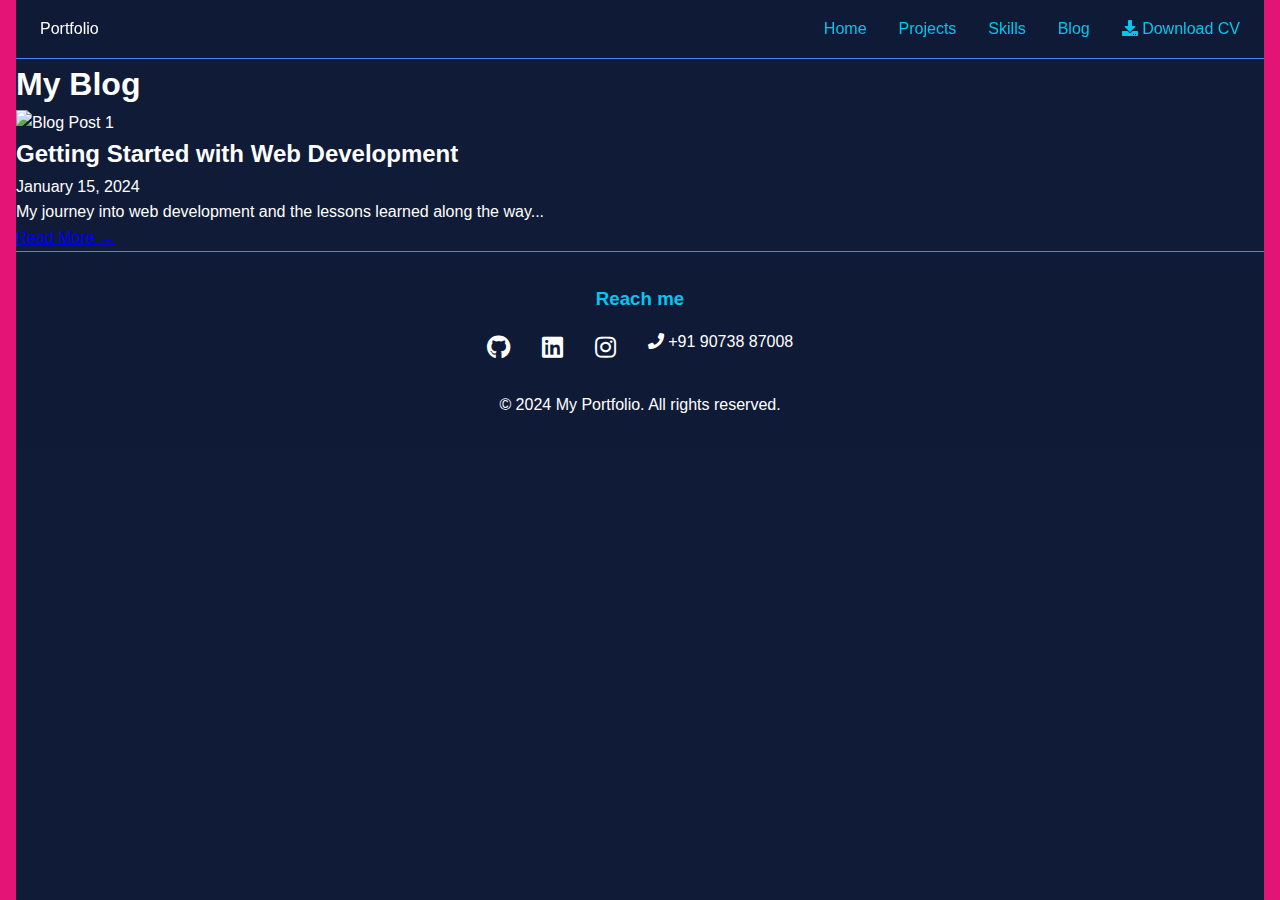
==== blog.html @ 85d13f45 "first commit" ====
<!DOCTYPE html>
<html lang="en">
  <head>
    <meta charset="UTF-8" />
    <meta name="viewport" content="width=device-width, initial-scale=1.0" />
    <title>My Blog - Ariz Arshal</title>
    <link rel="stylesheet" href="styles.css" />
    <link
      rel="stylesheet"
      href="https://cdnjs.cloudflare.com/ajax/libs/font-awesome/5.15.4/css/all.min.css" />
  </head>
  <body>
    <!-- Header Section -->
    <header>
      <nav>
        <div class="logo">Portfolio</div>
        <ul>
          <li><a href="index.html">Home</a></li>
          <li><a href="index.html#projects">Projects</a></li>
          <li><a href="index.html#skills">Skills</a></li>
          <li><a href="blog.html" class="blog-btn active">Blog</a></li>
          <li><a href="static/ArizArshal_CV.pdf" download class="cv-btn">
            <i class="fas fa-download"></i> Download CV
          </a></li>
        </ul>
      </nav>
    </header>

    <!-- Blog Content -->
    <main class="blog-container">
      <h1>My Blog</h1>
      <div class="blog-grid">
        <article class="blog-card">
          <img src="static/blog-1.jpg" alt="Blog Post 1">
          <div class="blog-content">
            <h2>Getting Started with Web Development</h2>
            <p class="blog-date">January 15, 2024</p>
            <p>My journey into web development and the lessons learned along the way...</p>
            <a href="#" class="read-more">Read More →</a>
          </div>
        </article>
        <!-- Add more blog posts as needed -->
      </div>
    </main>

    <footer>
      <h3>Reach me</h3>
      <div class="footer-socials">
        <a href="https://github.com/arizarshal" target="_blank">
          <i class="fab fa-github"></i>
        </a>
        <a href="https://www.linkedin.com/in/ariz-arshal" target="_blank">
          <i class="fab fa-linkedin"></i>
        </a>
        <a href="https://instagram.com/ariz_marshall" target="_blank">
          <i class="fab fa-instagram"></i>
        </a>
        <div class="phone-container">
          <i class="fas fa-phone"></i>
          <span class="phone-number">+91 90738 87008</span>
        </div>
      </div>
      <p>&copy; 2024 My Portfolio. All rights reserved.</p>
    </footer>
  </body>
</html>
---- styles.css ----
/* Add this at the very top of your CSS file, after the * selector */
html {
  scroll-behavior: smooth;
}

* {
  margin: 0;
  padding: 0;
  box-sizing: border-box;
}


body {
  font-family: Arial, sans-serif;
  line-height: 1.6;
  background-color: rgb(16, 27, 55);
  color: white;
  border-left: 1rem solid rgb(228, 19, 118);
  border-right: 1rem solid rgb(228, 19, 118);
  min-height: 100vh;
}

/* Header Styles */
header {
  background: rgba(16, 27, 55, 0.9);
  backdrop-filter: blur(8px);
  color: white;
  padding: 1rem;
  position: sticky;
  top: 0;
  width: 100%;
  z-index: 1000;
  border-bottom: 1px solid rgb(66, 135, 245);
}

nav {
  display: flex;
  justify-content: space-between;
  align-items: center;
  max-width: 1200px;
  margin: 0 auto;
}

nav ul {
  display: flex;
  list-style: none;
  gap: 2rem;
}

nav ul li a {
  color: rgb(1, 199, 239);
  text-decoration: none;
  padding: 0.5rem 0;
  position: relative;
  transition: all 0.3s ease;
}

nav ul li a::after {
  content: '';
  position: absolute;
  bottom: 0;
  left: 0;
  width: 100%;
  height: 2px;
  background-color: rgb(228, 19, 118);
  transform: scaleX(0);
  transition: transform 0.3s ease;
  box-shadow: 0 0 5px rgb(228, 19, 118);
}

nav ul li a:hover {
  color: white;
  transform: translateY(3px);
}

nav ul li a:hover::after {
  transform: scaleX(1);
}

nav ul li a:hover {
  color: white;
}

/* Hero Section */
.hero {
  background: rgb(16, 27, 55);
  height: 100vh;
  display: flex;
  flex-direction: column;
  justify-content: center;
  padding: 0 4rem;
}

.hero-content {
  display: flex;
  flex-direction: column;
  gap: 1rem;
}

.hero h1 {
  color: white;
  font-size: 4rem;
  text-transform: uppercase;
  letter-spacing: 2px;
  margin: 0;
  padding: 0;
  position: relative;
  text-shadow: 0 0 10px rgba(255, 255, 255, 0.3);
  border: none;
  height: auto;
}

.hero h1::after {
  content: 'Self-taught Front End Developer';
  position: absolute;
  left: 2px;
  top: 2px;
  color: rgb(228, 19, 118);
  z-index: -1;
}

.hero p {
  color: rgb(1, 199, 239);
  font-size: 1.5rem;
  max-width: 800px;
  text-transform: none;
  letter-spacing: 1px;
}

.scroll-btn {
  position: absolute;
  right: 40px;
  bottom: 40px;
  display: flex;
  flex-direction: column;
  align-items: center;
  text-decoration: none;
  color: rgb(1, 199, 239);
  transition: all 0.3s ease;
}

.scroll-btn:hover {
  color: white;
}

/* Footer */
footer {
  background: rgba(16, 27, 55, 0.9);
  border-top: 1px solid rgb(66, 135, 245);
  padding: 2rem;
  text-align: center;
}

footer h3 {
  color: rgb(1, 199, 239);
  margin-bottom: 1rem;
}

.footer-socials {
  display: flex;
  justify-content: center;
  gap: 2rem;
  margin-bottom: 1.5rem;
}

.footer-socials a {
  color: white;
  font-size: 1.5rem;
  transition: all 0.3s ease;
}

.footer-socials a:hover {
  color: rgb(228, 19, 118);
  transform: translateY(-3px);
}


/* Projects Section */
.projects {
  padding: 4rem 2rem;
}

.project-subtitle {
  color: rgb(1, 199, 239);
  margin: 1rem 0 2rem;
  max-width: 800px;
}

.project-container {
  overflow-x: auto;
  padding: 1rem 0;
  margin: 0 -2rem;
  padding: 0 2rem;
}

.project-grid {
  display: flex;
  gap: 3rem;
  padding: 0.5rem;
  min-width: min-content;
}

.project-card {
  background: rgba(255, 255, 255, 0.05);
  border: 1px solid rgb(66, 135, 245);
  border-radius: 8px;
  overflow: hidden;
  transition: all 0.3s ease;
  width: 400px;
  flex-shrink: 0;
}

.project-card img {
  width: 100%;
  height: 220px;
  object-fit: cover;
}

.project-card-content {
  padding: 1.5rem;
  height: calc(100% - 220px);
  display: flex;
  flex-direction: column;
}

.project-card h3 {
  margin-bottom: 0.5rem;
}

.project-card p {
  margin-bottom: 1rem;
}

.tech-stack {
  margin: auto 0 1rem;
  display: flex;
  flex-wrap: wrap;
  gap: 0.5rem;
}

.tech-stack span {
  background: rgba(66, 135, 245, 0.1);
  color: rgb(1, 199, 239);
  padding: 0.5rem 1rem;
  border-radius: 15px;
  font-size: 0.9rem;
  border: 1px solid rgb(66, 135, 245);
  transition: all 0.3s ease;
}

.tech-stack span:hover {
  background: rgba(228, 19, 118, 0.1);
  border-color: rgb(228, 19, 118);
  transform: translateY(-2px);
  box-shadow: 0 0 10px rgba(228, 19, 118, 0.2);
}

/* Project card buttons */
.project-links {
  margin-top: auto;
  display: flex;
  gap: 1rem;
}

.project-links a {
  padding: 0.8rem 1.2rem;
  background: rgba(228, 19, 118, 0.1);
  border: 2px solid rgb(228, 19, 118);
  border-radius: 5px;
  color: white;
  text-decoration: none;
  transition: all 0.3s ease;
  text-align: center;
  flex: 1;
}

.project-links a:hover {
  background: rgb(228, 19, 118);
  transform: translateY(-2px);
  box-shadow: 0 0 15px rgba(228, 19, 118, 0.3);
}

/* Skills buttons */
.skill-btn {
  padding: 1rem 1.5rem;
  background: transparent;
  border: 2px solid rgb(1, 199, 239);
  color: rgb(1, 199, 239);
  border-radius: 8px;
  font-size: 1rem;
  cursor: pointer;
  transition: all 0.3s ease;
  text-transform: uppercase;
  letter-spacing: 1px;
  box-shadow: 0 0 10px rgba(1, 199, 239, 0.1);
}

.skill-btn:hover {
  background: rgba(1, 199, 239, 0.1);
  transform: translateY(-3px);
  box-shadow: 0 0 20px rgba(1, 199, 239, 0.3);
  color: white;
}

.skills-grid {
  display: flex;
  flex-wrap: wrap;
  gap: 1.5rem;
  justify-content: center;
  padding: 2rem 0;
}

.skills {
  padding: 4rem 2rem;
}

.skills h2 {
  margin-left: 2rem;
  /* Matches the Projects section title margin */
  color: rgb(255, 255, 255);
}

.skills h2 i {
  margin-left: 0.5rem;
  color: rgb(255, 255, 255);
}
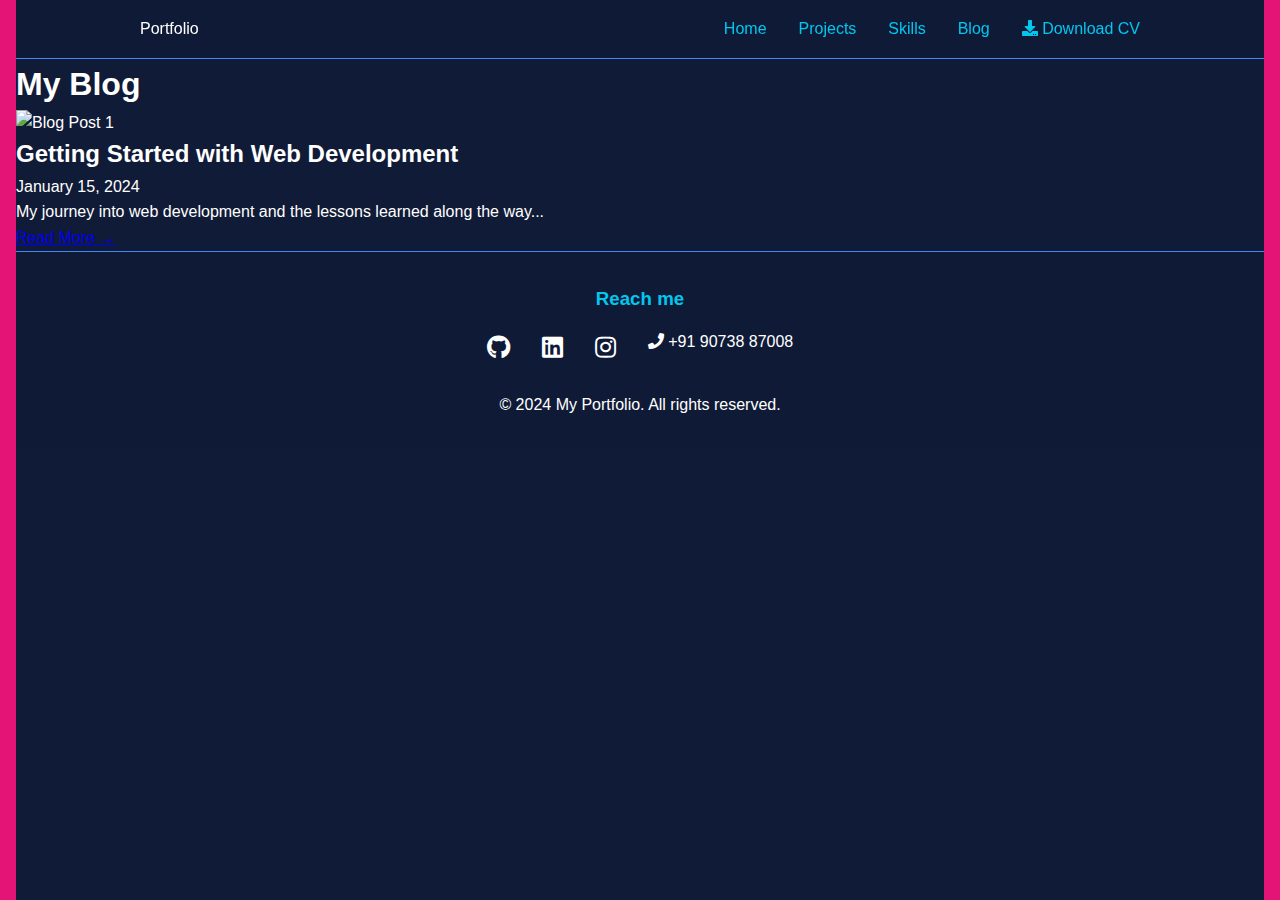
==== commit 0a2792f8: "resolved mobile view and offset of hero section" ====
--- a/blog.html
+++ b/blog.html
@@ -14,7 +14,11 @@
     <header>
       <nav>
         <div class="logo">Portfolio</div>
-        <ul>
+        <div class="menu-toggle">
+          <i class="fas fa-bars"></i>
+          <i class="fas fa-times"></i>
+        </div>
+        <ul class="nav-links">
           <li><a href="index.html">Home</a></li>
           <li><a href="index.html#projects">Projects</a></li>
           <li><a href="index.html#skills">Skills</a></li>
@@ -62,5 +66,22 @@
       </div>
       <p>&copy; 2024 My Portfolio. All rights reserved.</p>
     </footer>
+    <script>
+        const menuToggle = document.querySelector('.menu-toggle');
+        const navLinks = document.querySelector('.nav-links');
+    
+        menuToggle.addEventListener('click', () => {
+          menuToggle.classList.toggle('active');
+          navLinks.classList.toggle('active');
+        });
+    
+        // Close menu when clicking a link
+        document.querySelectorAll('.nav-links a').forEach(link => {
+          link.addEventListener('click', () => {
+            menuToggle.classList.remove('active');
+            navLinks.classList.remove('active');
+          });
+        });
+      </script>
   </body>
 </html>--- a/styles.css
+++ b/styles.css
@@ -37,13 +37,14 @@
   display: flex;
   justify-content: space-between;
   align-items: center;
-  max-width: 1200px;
+  max-width: 1000px;
   margin: 0 auto;
 }
 
 nav ul {
   display: flex;
   list-style: none;
+  /* gap: min(2rem, 10%); */
   gap: 2rem;
 }
 
@@ -60,6 +61,7 @@
   position: absolute;
   bottom: 0;
   left: 0;
+  /* This should always be 100% */
   width: 100%;
   height: 2px;
   background-color: rgb(228, 19, 118);
@@ -97,26 +99,85 @@
   gap: 1rem;
 }
 
+.typewriter {
+  overflow: hidden;
+  border-right: 3px solid rgb(228, 19, 118);
+  white-space: nowrap;
+  margin: 0;
+  animation:
+    typing 3.5s steps(40, end),
+    blink-caret 0.75s step-end infinite;
+}
+
+@keyframes typing {
+  from {
+    width: 0
+  }
+
+  to {
+    width: 100%
+  }
+}
+
+@keyframes blink-caret {
+
+  from,
+  to {
+    border-color: transparent
+  }
+
+  50% {
+    border-color: rgb(228, 19, 118)
+  }
+}
+
+/* Update existing hero h1 styles */
 .hero h1 {
   color: white;
-  font-size: 4rem;
+  font-size: 3rem;
   text-transform: uppercase;
   letter-spacing: 2px;
   margin: 0;
   padding: 0;
   position: relative;
-  text-shadow: 0 0 10px rgba(255, 255, 255, 0.3);
+  text-shadow: none;
   border: none;
   height: auto;
+  z-index: 1;
+  width: 100%;
+  /* Added for typewriter effect */
+}
+
+/* Adjust for mobile */
+@media screen and (max-width: 768px) {
+  .typewriter {
+    white-space: normal;
+    border-right: none;
+    animation: typing 3.5s steps(40, end);
+  }
 }
 
 .hero h1::after {
-  content: 'Self-taught Front End Developer';
+  content: 'Web developer and tech entusiast';
   position: absolute;
   left: 2px;
   top: 2px;
   color: rgb(228, 19, 118);
-  z-index: -1;
+  z-index: 0;
+  /* Changed from -1 to 0 */
+  width: 100%;
+  text-shadow: none;
+  opacity: 0.7;
+  font-size: inherit;
+  text-transform: uppercase;
+  letter-spacing: inherit;
+}
+
+@media screen and (max-width: 768px) {
+  .hero h1::after {
+    left: 2px;
+    top: 2px;
+  }
 }
 
 .hero p {
@@ -323,4 +384,144 @@
 .skills h2 i {
   margin-left: 0.5rem;
   color: rgb(255, 255, 255);
+}
+
+
+/* Responsive Design */
+@media screen and (max-width: 768px) {
+
+  /* Header/Navigation */
+  nav {
+    flex-direction: column;
+    gap: 1rem;
+    padding: 1rem;
+  }
+
+  nav ul {
+    flex-direction: column;
+    align-items: center;
+    gap: 1rem;
+  }
+
+  /* Hero Section */
+  .hero {
+    padding: 2rem;
+    text-align: center;
+    height: auto;
+    min-height: 100vh;
+  }
+
+  .hero h1 {
+    font-size: 2.5rem;
+  }
+
+  .hero p {
+    font-size: 1.2rem;
+  }
+
+  /* Projects Section */
+  .project-container {
+    margin: 0;
+    padding: 0 1rem;
+  }
+
+  .project-card {
+    width: 300px;
+  }
+
+  .project-card img {
+    height: 180px;
+  }
+
+  .tech-stack {
+    justify-content: center;
+  }
+
+  .project-links {
+    flex-direction: column;
+  }
+
+  /* Skills Section */
+  .skills {
+    padding: 2rem 1rem;
+  }
+
+  .skills-grid {
+    gap: 1rem;
+  }
+
+  .skill-btn {
+    padding: 0.8rem 1.2rem;
+    width: 45%;
+  }
+
+  /* Footer */
+  .footer-socials {
+    flex-wrap: wrap;
+    gap: 1.5rem;
+  }
+
+  /* Body borders */
+  body {
+    border-left: 0.5rem solid rgb(228, 19, 118);
+    border-right: 0.5rem solid rgb(228, 19, 118);
+  }
+}
+
+/* Extra small devices */
+@media screen and (max-width: 480px) {
+  .hero h1 {
+    font-size: 2rem;
+  }
+
+  .project-card {
+    width: 280px;
+  }
+
+  .skill-btn {
+    width: 100%;
+  }
+}
+
+
+/* Add these new styles */
+.menu-toggle {
+  display: none;
+  cursor: pointer;
+  font-size: 1.5rem;
+  color: rgb(1, 199, 239);
+}
+
+.menu-toggle .fa-times {
+  display: none;
+}
+
+/* Update media query */
+@media screen and (max-width: 768px) {
+  .menu-toggle {
+    display: block;
+    position: absolute;
+    right: 2rem;
+    top: 1rem;
+  }
+
+  .nav-links {
+    display: none;
+    width: 100%;
+    text-align: center;
+    padding: 1rem 0;
+  }
+
+  .nav-links.active {
+    display: flex;
+  }
+
+  .menu-toggle.active .fa-bars {
+    display: none;
+  }
+
+  .menu-toggle.active .fa-times {
+    display: block;
+    color: rgb(228, 19, 118);
+  }
 }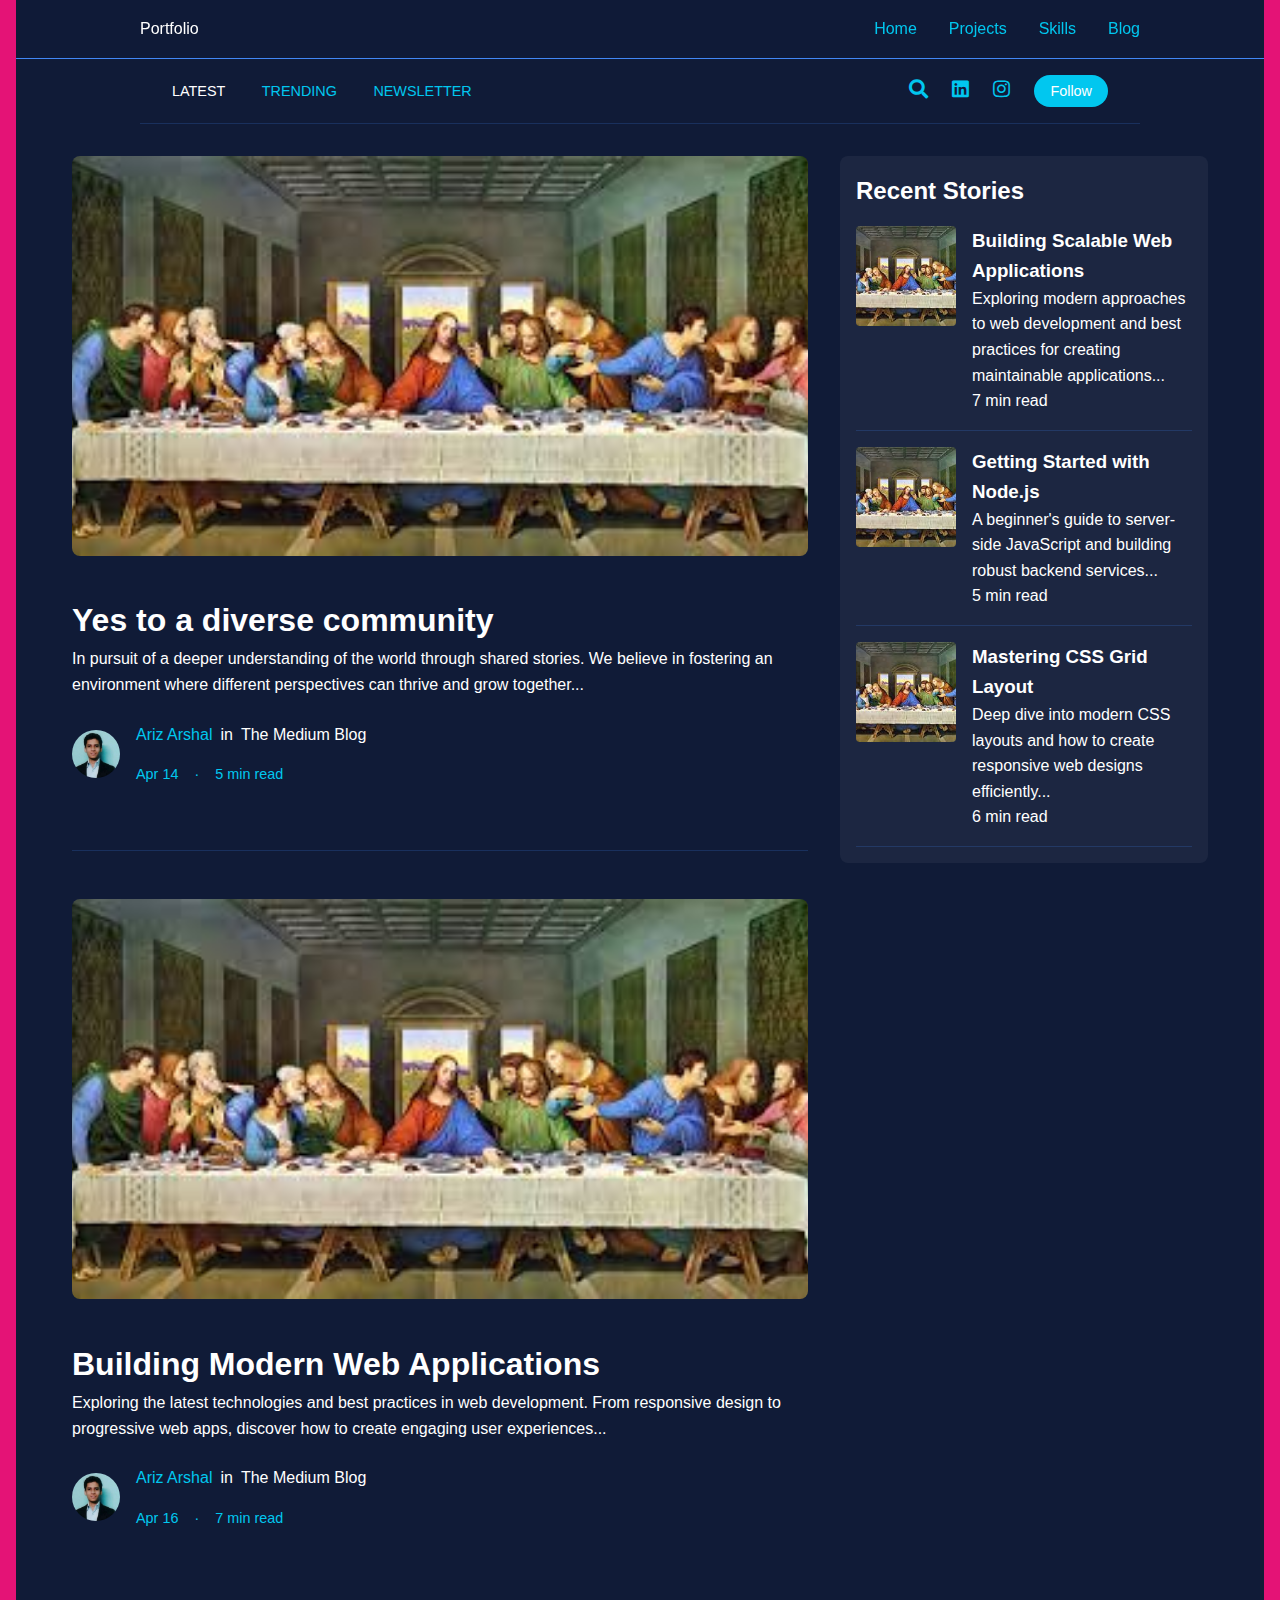
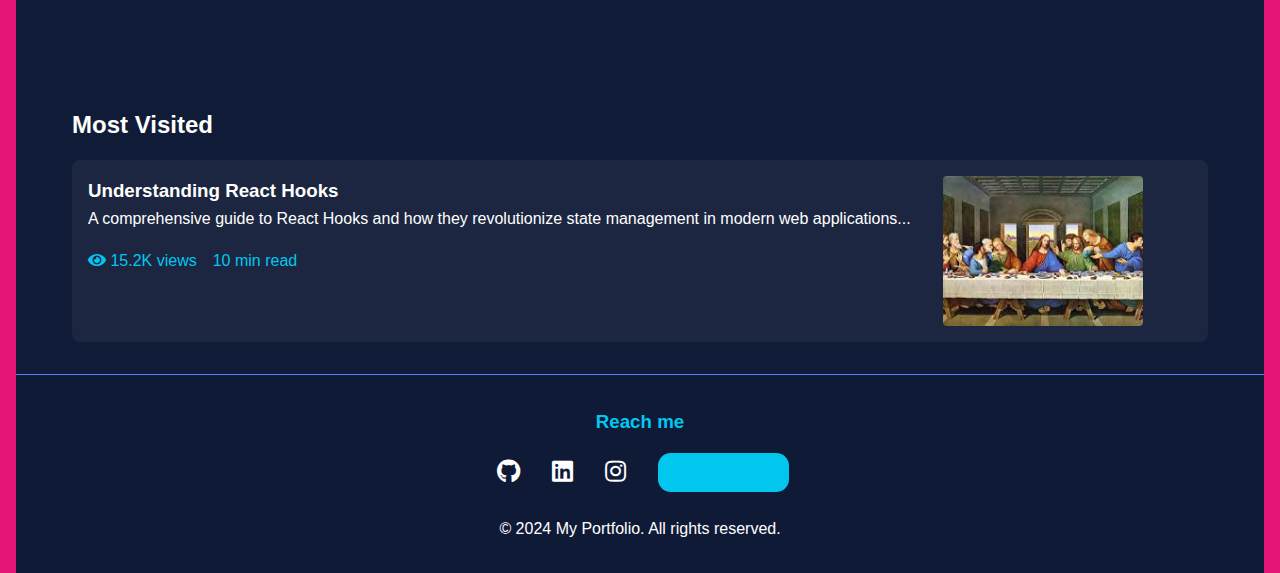
==== commit c2cecf11: "updated blog page" ====
--- a/blog.html
+++ b/blog.html
@@ -5,6 +5,7 @@
     <meta name="viewport" content="width=device-width, initial-scale=1.0" />
     <title>My Blog - Ariz Arshal</title>
     <link rel="stylesheet" href="styles.css" />
+    <link rel="stylesheet" href="blog.css" />
     <link
       rel="stylesheet"
       href="https://cdnjs.cloudflare.com/ajax/libs/font-awesome/5.15.4/css/all.min.css" />
@@ -23,28 +24,180 @@
           <li><a href="index.html#projects">Projects</a></li>
           <li><a href="index.html#skills">Skills</a></li>
           <li><a href="blog.html" class="blog-btn active">Blog</a></li>
-          <li><a href="static/ArizArshal_CV.pdf" download class="cv-btn">
-            <i class="fas fa-download"></i> Download CV
-          </a></li>
+          <!-- <li>
+            <a href="static/ArizArshal_CV.pdf" download class="cv-btn">
+              <i class="fas fa-download"></i> Download CV
+            </a>
+          </li> -->
         </ul>
       </nav>
     </header>
 
+    <!-- Blog Navigation -->
+    <nav class="blog-nav">
+      <div class="blog-nav-links">
+        <a href="#" class="active">LATEST</a>
+        <a href="#">TRENDING</a>
+        <a href="#">NEWSLETTER</a>
+      </div>
+      <div class="blog-social">
+        <a href="#"><i class="fas fa-search"></i></a>
+        <a href="#"><i class="fab fa-linkedin"></i></a>
+        <a href="#"><i class="fab fa-instagram"></i></a>
+        <button
+          class="follow-btn"
+          onclick="location.href='https://instagram.com/ariz_marshall'">
+          Follow
+        </button>
+      </div>
+    </nav>
+
     <!-- Blog Content -->
     <main class="blog-container">
-      <h1>My Blog</h1>
-      <div class="blog-grid">
-        <article class="blog-card">
-          <img src="static/blog-1.jpg" alt="Blog Post 1">
-          <div class="blog-content">
-            <h2>Getting Started with Web Development</h2>
-            <p class="blog-date">January 15, 2024</p>
-            <p>My journey into web development and the lessons learned along the way...</p>
-            <a href="#" class="read-more">Read More →</a>
-          </div>
-        </article>
-        <!-- Add more blog posts as needed -->
-      </div>
+      <!-- Latest Blog Preview Section -->
+      <section class="featured-blog">
+        <!-- First Blog Preview -->
+        <div class="blog-hero">
+          <img
+            src="static/the-last--supper.jpeg"
+            alt="Featured Blog"
+            class="featured-image" />
+          <div class="blog-preview">
+            <h1>Yes to a diverse community</h1>
+            <p>
+              In pursuit of a deeper understanding of the world through shared
+              stories. We believe in fostering an environment where different
+              perspectives can thrive and grow together...
+            </p>
+            <div class="author-details">
+              <img
+                src="static/ariz-profile-pic.jpg"
+                alt="Ariz Arshal"
+                class="author-avatar" />
+              <div class="post-info">
+                <div class="author-line">
+                  <span class="author-name">Ariz Arshal</span>
+                  <span class="publish-in">in</span>
+                  <span class="publication">The Medium Blog</span>
+                </div>
+                <div class="post-meta">
+                  <span>Apr 14</span>
+                  <span>·</span>
+                  <span>5 min read</span>
+                </div>
+              </div>
+            </div>
+          </div>
+        </div>
+
+        <!-- Second Blog Preview -->
+        <div class="blog-hero">
+          <img
+            src="static/the-last--supper.jpeg"
+            alt="Featured Blog"
+            class="featured-image" />
+          <div class="blog-preview">
+            <h1>Building Modern Web Applications</h1>
+            <p>
+              Exploring the latest technologies and best practices in web
+              development. From responsive design to progressive web apps,
+              discover how to create engaging user experiences...
+            </p>
+            <div class="author-details">
+              <img
+                src="static/ariz-profile-pic.jpg"
+                alt="Ariz Arshal"
+                class="author-avatar" />
+              <div class="post-info">
+                <div class="author-line">
+                  <span class="author-name">Ariz Arshal</span>
+                  <span class="publish-in">in</span>
+                  <span class="publication">The Medium Blog</span>
+                </div>
+                <div class="post-meta">
+                  <span>Apr 16</span>
+                  <span>·</span>
+                  <span>7 min read</span>
+                </div>
+              </div>
+            </div>
+          </div>
+        </div>
+      </section>
+
+      <!-- Sidebar Recent Posts -->
+      <aside class="recent-posts">
+        <h2>Recent Stories</h2>
+        <!-- First Recent Post -->
+        <div class="recent-post-card">
+          <img
+            src="static/the-last--supper.jpeg"
+            alt="Recent Post"
+            class="recent-post-image" />
+          <div class="recent-post-content">
+            <h3>Building Scalable Web Applications</h3>
+            <p>
+              Exploring modern approaches to web development and best practices
+              for creating maintainable applications...
+            </p>
+            <span class="read-time">7 min read</span>
+          </div>
+        </div>
+
+        <!-- Second Recent Post -->
+        <div class="recent-post-card">
+          <img
+            src="static/the-last--supper.jpeg"
+            alt="Recent Post"
+            class="recent-post-image" />
+          <div class="recent-post-content">
+            <h3>Getting Started with Node.js</h3>
+            <p>
+              A beginner's guide to server-side JavaScript and building robust
+              backend services...
+            </p>
+            <span class="read-time">5 min read</span>
+          </div>
+        </div>
+
+        <!-- Third Recent Post -->
+        <div class="recent-post-card">
+          <img
+            src="static/the-last--supper.jpeg"
+            alt="Recent Post"
+            class="recent-post-image" />
+          <div class="recent-post-content">
+            <h3>Mastering CSS Grid Layout</h3>
+            <p>
+              Deep dive into modern CSS layouts and how to create responsive web
+              designs efficiently...
+            </p>
+            <span class="read-time">6 min read</span>
+          </div>
+        </div>
+      </aside>
+
+      <!-- Most Visited Section -->
+      <section class="most-visited">
+        <h2>Most Visited</h2>
+        <div class="popular-post">
+          <div class="popular-content">
+            <h3>Understanding React Hooks</h3>
+            <p>
+              A comprehensive guide to React Hooks and how they revolutionize
+              state management in modern web applications...
+            </p>
+            <div class="post-stats">
+              <span class="views"><i class="fas fa-eye"></i> 15.2K views</span>
+              <span class="read-duration">10 min read</span>
+            </div>
+          </div>
+          <img
+            src="static/the-last--supper.jpeg"
+            alt="Popular Post"
+            class="popular-image" />
+        </div>
+      </section>
     </main>
 
     <footer>
@@ -59,29 +212,30 @@
         <a href="https://instagram.com/ariz_marshall" target="_blank">
           <i class="fab fa-instagram"></i>
         </a>
-        <div class="phone-container">
-          <i class="fas fa-phone"></i>
-          <span class="phone-number">+91 90738 87008</span>
-        </div>
+        <label class="telegram-blur">
+          <input type="checkbox" class="blur-toggle" hidden />
+          <span class="blur-content">+91 90738 87008</span>
+          <span class="blur-overlay"></span>
+        </label>
       </div>
       <p>&copy; 2024 My Portfolio. All rights reserved.</p>
     </footer>
+
     <script>
-        const menuToggle = document.querySelector('.menu-toggle');
-        const navLinks = document.querySelector('.nav-links');
-    
-        menuToggle.addEventListener('click', () => {
-          menuToggle.classList.toggle('active');
-          navLinks.classList.toggle('active');
+      const menuToggle = document.querySelector(".menu-toggle");
+      const navLinks = document.querySelector(".nav-links");
+
+      menuToggle.addEventListener("click", () => {
+        menuToggle.classList.toggle("active");
+        navLinks.classList.toggle("active");
+      });
+
+      document.querySelectorAll(".nav-links a").forEach((link) => {
+        link.addEventListener("click", () => {
+          menuToggle.classList.remove("active");
+          navLinks.classList.remove("active");
         });
-    
-        // Close menu when clicking a link
-        document.querySelectorAll('.nav-links a').forEach(link => {
-          link.addEventListener('click', () => {
-            menuToggle.classList.remove('active');
-            navLinks.classList.remove('active');
-          });
-        });
-      </script>
+      });
+    </script>
   </body>
-</html>+</html>
--- a/styles.css
+++ b/styles.css
@@ -158,7 +158,7 @@
 }
 
 .hero h1::after {
-  content: 'Web developer and tech entusiast';
+  content: 'Web developer and tech enthusiast';
   position: absolute;
   left: 2px;
   top: 2px;
@@ -484,7 +484,6 @@
 }
 
 
-/* Add these new styles */
 .menu-toggle {
   display: none;
   cursor: pointer;
@@ -495,6 +494,41 @@
 .menu-toggle .fa-times {
   display: none;
 }
+
+/* telegram type blur in phone number */
+.telegram-blur {
+  position: relative;
+  display: inline-block;
+  cursor: pointer;
+}
+
+.blur-overlay {
+  position: absolute;
+  top: 0;
+  left: 0;
+  width: 105%;
+  height: 100%;
+  /* background: rgb(228, 19, 118); */
+  backdrop-filter: blur(6px);
+  transition: all 0.3s ease;
+  border-radius: 0.8rem;
+  background: linear-gradient(-45deg, rgb(1, 199, 239) 40%, rgb(228, 19, 118), rgb(1, 199, 239) 60%);
+  background-size: 300%;
+  background-position-x: 100%;
+  animation: shimmer 1.5s infinite linear;
+}
+
+@keyframes shimmer {
+  to {
+    background-position-x: 0%
+  }
+}
+
+.blur-toggle:checked~.blur-overlay {
+  opacity: 0;
+  pointer-events: none;
+}
+
 
 /* Update media query */
 @media screen and (max-width: 768px) {
@@ -524,4 +558,44 @@
     display: block;
     color: rgb(228, 19, 118);
   }
+}
+
+.image-popup {
+  display: none;
+  position: fixed;
+  top: 0;
+  left: 0;
+  width: 100%;
+  height: 100%;
+  background: rgba(16, 27, 55, 0.95);
+  z-index: 1001;
+  justify-content: center;
+  align-items: center;
+}
+
+.image-popup.active {
+  display: flex;
+}
+
+.image-popup img {
+  max-width: 90%;
+  max-height: 90vh;
+  object-fit: contain;
+  border-radius: 8px;
+  box-shadow: 0 0 20px rgba(1, 199, 239, 0.3);
+}
+
+.close-popup {
+  position: absolute;
+  top: 20px;
+  right: 30px;
+  font-size: 2rem;
+  color: rgb(228, 19, 118);
+  cursor: pointer;
+  transition: all 0.3s ease;
+}
+
+.close-popup:hover {
+  color: rgb(1, 199, 239);
+  transform: scale(1.1);
 }--- a/blog.css
+++ b/blog.css
@@ -0,0 +1,414 @@
+.blog-nav {
+  display: flex;
+  justify-content: space-between;
+  align-items: center;
+  padding: 1rem 2rem;
+  border-bottom: 1px solid rgba(66, 135, 245, 0.2);
+}
+
+.blog-nav-links a {
+  color: rgb(1, 199, 239);
+  text-decoration: none;
+  margin-right: 2rem;
+  font-size: 0.9rem;
+}
+
+.blog-nav-links a.active {
+  color: white;
+}
+
+.blog-social {
+  display: flex;
+  align-items: center;
+  gap: 1.5rem;
+}
+
+.blog-social a {
+  color: rgb(1, 199, 239);
+  font-size: 1.2rem;
+}
+
+.follow-btn {
+  background: rgb(1, 199, 239);
+  color: white;
+  border: none;
+  padding: 0.5rem 1rem;
+  border-radius: 99px;
+  cursor: pointer;
+  font-size: 0.9rem;
+  transition: 0.5s ease;
+}
+
+.follow-btn:hover {
+  background: rgb(228, 19, 118);
+}
+
+.blog-container {
+  display: grid;
+  grid-template-columns: 2fr 1fr;
+  grid-template-areas:
+    "featured sidebar"
+    "popular popular";
+  gap: 2rem;
+  max-width: 1200px;
+  margin: 0 auto;
+  padding: 2rem;
+}
+
+.featured-blog {
+  grid-area: featured;
+}
+
+.recent-posts {
+  grid-area: sidebar;
+  padding: 1rem;
+  background: rgba(255, 255, 255, 0.05);
+  border-radius: 8px;
+  align-self: start;
+}
+
+.most-visited {
+  grid-area: popular;
+  margin-top: 2rem;
+}
+
+@media screen and (max-width: 768px) {
+  .blog-container {
+    grid-template-columns: 1fr;
+    grid-template-areas:
+      "featured"
+      "sidebar"
+      "popular";
+  }
+}
+
+.blog-hero {
+  position: relative;
+  margin-bottom: 3rem;
+  padding-bottom: 2rem;
+  border-bottom: 1px solid rgba(66, 135, 245, 0.2);
+}
+
+/* Remove border from last blog preview */
+.blog-hero:last-child {
+  border-bottom: none;
+}
+
+.featured-image {
+  width: 100%;
+  height: 400px;
+  object-fit: cover;
+  border-radius: 8px;
+}
+
+.blog-preview {
+  padding: 2rem 0;
+}
+
+.author-details {
+  display: flex;
+  align-items: center;
+  gap: 1rem;
+  margin-top: 1.5rem;
+}
+
+.author-avatar {
+  width: 48px;
+  height: 48px;
+  border-radius: 50%;
+  object-fit: cover;
+}
+
+.author-line {
+  display: flex;
+  gap: 0.5rem;
+  align-items: center;
+}
+
+.recent-posts {
+  padding: 1rem;
+  background: rgba(255, 255, 255, 0.05);
+  border-radius: 8px;
+}
+
+.recent-post-card {
+  display: flex;
+  gap: 1rem;
+  margin-top: 1rem;
+  padding-bottom: 1rem;
+  border-bottom: 1px solid rgba(66, 135, 245, 0.2);
+}
+
+.recent-post-image {
+  width: 100px;
+  height: 100px;
+  object-fit: cover;
+  border-radius: 4px;
+}
+
+.most-visited {
+  grid-column: 1 / -1;
+  margin-top: 2rem;
+}
+
+.popular-post {
+  display: flex;
+  gap: 2rem;
+  margin-top: 1rem;
+  padding: 1rem;
+  background: rgba(255, 255, 255, 0.05);
+  border-radius: 8px;
+}
+
+.popular-image {
+  width: 200px;
+  height: 150px;
+  object-fit: cover;
+  border-radius: 4px;
+}
+
+.post-stats {
+  display: flex;
+  gap: 1rem;
+  margin-top: 1rem;
+  color: rgb(1, 199, 239);
+}
+
+@media screen and (max-width: 768px) {
+  .blog-container {
+    grid-template-columns: 1fr;
+  }
+
+  .popular-post {
+    flex-direction: column;
+  }
+
+  .popular-image {
+    width: 100%;
+    height: 200px;
+  }
+
+  .recent-post-card {
+    flex-direction: column;
+  }
+
+  .recent-post-image {
+    width: 100%;
+    height: 150px;
+  }
+}
+
+.blog-header {
+  margin-bottom: 2rem;
+}
+
+.blog-profile {
+  display: flex;
+  align-items: center;
+  gap: 1rem;
+}
+
+.profile-img {
+  width: 48px;
+  height: 48px;
+  border-radius: 50%;
+  object-fit: cover;
+}
+
+.profile-info h3 {
+  color: white;
+  margin-bottom: 0.2rem;
+}
+
+.profile-info p {
+  color: rgb(1, 199, 239);
+  font-size: 0.9rem;
+}
+
+.blog-post {
+  display: flex;
+  justify-content: space-between;
+  padding: 2rem 0;
+  border-bottom: 1px solid rgba(66, 135, 245, 0.2);
+}
+
+.post-content {
+  flex: 1;
+  padding-right: 2rem;
+}
+
+.blog-post img {
+  width: 200px;
+  height: 134px;
+  object-fit: cover;
+  border-radius: 4px;
+}
+
+.post-meta {
+  display: flex;
+  gap: 1rem;
+  margin-top: 1rem;
+  color: rgb(1, 199, 239);
+  font-size: 0.9rem;
+}
+
+.blog-sidebar {
+  padding: 1rem;
+  background: rgba(255, 255, 255, 0.05);
+  border-radius: 8px;
+  height: fit-content;
+}
+
+.blog-sidebar h3 {
+  color: white;
+  margin-bottom: 1rem;
+}
+
+.followers {
+  margin-top: 2rem;
+  color: rgb(1, 199, 239);
+}
+
+.followers span {
+  font-size: 1.2rem;
+  font-weight: bold;
+}
+
+.author-info {
+  display: flex;
+  gap: 0.5rem;
+  align-items: center;
+  margin-bottom: 0.2rem;
+}
+
+.author-name,
+.blog-series {
+  color: rgb(1, 199, 239);
+  text-decoration: none;
+}
+
+.author-info span {
+  color: rgba(255, 255, 255, 0.6);
+}
+
+.main-blog-post {
+  margin-bottom: 3rem;
+  border-bottom: 1px solid rgba(66, 135, 245, 0.2);
+  padding-bottom: 2rem;
+}
+
+.main-blog-post h1 {
+  font-size: 2.5rem;
+  margin-bottom: 1rem;
+  color: white;
+}
+
+.blog-excerpt {
+  font-size: 1.2rem;
+  color: white;
+  margin-bottom: 2rem;
+}
+
+.main-blog-image {
+  width: 100%;
+  max-height: 400px;
+  object-fit: cover;
+  border-radius: 8px;
+  margin-bottom: 1.5rem;
+}
+
+.blog-interactions {
+  display: flex;
+  justify-content: space-between;
+  align-items: center;
+  margin-top: 1rem;
+}
+
+.interaction-stats {
+  display: flex;
+  gap: 1.5rem;
+  color: rgb(1, 199, 239);
+}
+
+.interaction-stats i {
+  margin-right: 0.5rem;
+}
+
+.read-more {
+  color: rgb(1, 199, 239);
+  text-decoration: none;
+}
+
+.read-more:hover {
+  color: rgb(228, 19, 118);
+}
+
+@media screen and (max-width: 768px) {
+  .main-blog-post h1 {
+    font-size: 2rem;
+  }
+
+  .blog-excerpt {
+    font-size: 1.1rem;
+  }
+}
+
+@media screen and (max-width: 768px) {
+  .blog-container {
+    grid-template-columns: 1fr;
+  }
+
+  .blog-post {
+    flex-direction: column;
+  }
+
+  .blog-post img {
+    width: 100%;
+    height: 200px;
+    margin-top: 1rem;
+  }
+
+  .post-content {
+    padding-right: 0;
+  }
+
+  .blog-nav {
+    flex-direction: column;
+    gap: 1rem;
+  }
+
+  .blog-social {
+    width: 100%;
+    justify-content: center;
+  }
+}
+
+
+/* * telegram type blur in phone number */
+.telegram-blur {
+  position: relative;
+  display: inline-block;
+  cursor: pointer;
+}
+
+.blur-overlay {
+  position: absolute;
+  top: 0;
+  left: 0;
+  width: 105%;
+  height: 100%;
+  /* background: rgb(228, 19, 118); */
+  backdrop-filter: blur(6px);
+  transition: all 0.3s ease;
+  border-radius: 0.8rem;
+  background: linear-gradient(-45deg, rgb(1, 199, 239) 40%, rgb(228, 19, 118), rgb(1, 199, 239) 60%);
+  background-size: 300%;
+  background-position-x: 100%;
+  animation: shimmer 1.5s infinite linear;
+}
+
+@keyframes shimmer {
+  to {
+    background-position-x: 0%
+  }
+}